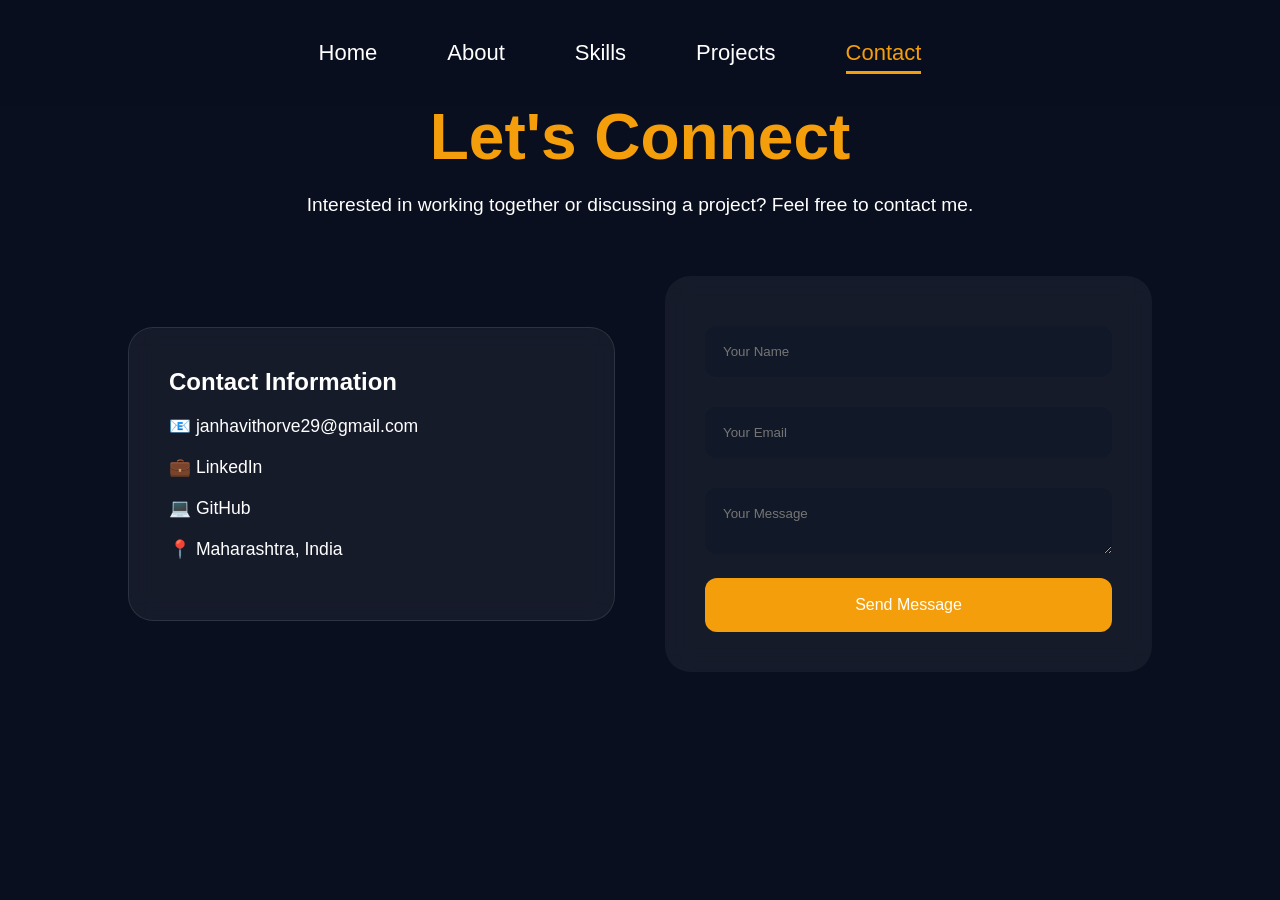
==== contact.html @ 216bae23 "Move HTML files to root" ====
<!DOCTYPE html>
<html>
<head>
<title>Contact</title>
<link rel="stylesheet" href="css/style.css">
</head>
<nav class="navigation">
    <a href="index.html" >Home</a>
    <a href="about.html">About</a>
    <a href="skills.html">Skills</a>
    <a href="projects.html">Projects</a>
    <a href="contact.html"class="active">Contact</a>

    <span class="indicator"></span>
</nav>
<body>
<section class="contact-section">
    <h1 class="contact-title">Let's Connect</h1>
    <p class="contact-subtitle">
        Interested in working together or discussing a project?
        Feel free to contact me.
    </p>
    <div class="contact-container">
        <div class="contact-info">
            <h2>Contact Information</h2>
            <p>📧 janhavithorve29@gmail.com</p>
            <p>💼 LinkedIn</p>
            <p>💻 GitHub</p>
            <p>📍 Maharashtra, India</p>
        </div>
        <form class="contact-form">
            <input type="text" placeholder="Your Name">
            <input type="email" placeholder="Your Email">
            <textarea placeholder="Your Message"></textarea>
            <button type="submit">
                Send Message
            </button>
        </form>
    </div>
</section>
</body>
</html>
---- css/style.css ----
*{
margin:0;
padding:0;
box-sizing:border-box;
font-family:Poppins,sans-serif;
}
body{
background:#0a0f1f;
color:white;
}
nav{
padding:20px;
text-align:center;
background:#111827;
}
nav a{
color:white;
margin:15px;
text-decoration:none;
}
.hero{
  height:100vh;
  background:
  linear-gradient(
    rgba(0,0,0,.5),
    rgba(0,0,0,.7)
  ),
  url("../images/profile.jpg");
  background-size:cover;
  background-position:center top;
  display:flex;
  background-repeat:no-repeat;
  align-items:center;
}
.hero-overlay{
  margin-left:8%;
  text-align:left;
  color:white;
  max-width:600px;
}
.hero-overlay h1{
  font-size: 1.5rem;
  text-transform: uppercase;
  letter-spacing: 3px;
  overflow: hidden;
  white-space: nowrap;
  border-right: 3px solid #f59e0b;
  width: 0;
  animation: typing 3s steps(25,end) forwards,
             blink 0.8s infinite;
}
@keyframes typing{
  from{width:0}
  to{width:100%}
}
@keyframes blink{
  50%{border-color:transparent}
}
.hero-overlay h2{
  font-size:4rem;
  margin-bottom:10px;
}
.hero-overlay p{
  font-size: 1.4rem;
  opacity: 0;
   margin-top:10px;
  margin-bottom:25px;
  animation: fadeUp 1s ease forwards;
  animation-delay: 2s;
}
@keyframes fadeUp{
  from{
    opacity:0;
    transform:translateY(30px);
  }
  to{
    opacity:1;
    transform:translateY(0);
  }
}
.hero-img{
width:100%;
height:100vh;
object-fit:cover;
}
.hero-text{
position:absolute;
top:50%;
left:10%;
transform:translateY(-50%);
}
.hero-text h1{
font-size:60px;
}
.btn{
  display:inline-block;
  padding:15px 30px;
  background:#f59e0b;
  color:white;
  text-decoration:none;
  border-radius:10px;
  animation: floatBtn 2s ease-in-out infinite;
}
.btn:hover{
  transform:translateY(-5px);
  box-shadow:0 10px 25px rgba(245,158,11,0.5);
}
@keyframes floatBtn{
  0%{transform:translateY(0);}
  50%{transform:translateY(-8px);}
  100%{transform:translateY(0);}
}
.about{
  min-height:100vh;
  display:flex;
  align-items:center;
  justify-content:center;
  gap:60px;
  padding:80px;
}
.about-img img{
    width:400px;
    max-width:100%;
    border-radius:25px;
    box-shadow:0 0 30px rgba(245,158,11,.3);
}
.about-img{
  animation: float 4s ease-in-out infinite;
}
@keyframes float{
  0%{
    transform:translateY(0);
  }
  50%{
    transform:translateY(-20px);
  }
  100%{
    transform:translateY(0);
  }
}
.about-content{
  max-width:600px;
  animation:slideRight 1.5s ease;
}
@keyframes slideRight{
  from{
    opacity:0;
    transform:translateX(100px);
  }
  to{
    opacity:1;
    transform:translateX(0);
  }
}
.about-content h1{
  font-size:4rem;
  color:#f59e0b;
  text-shadow:
  0 0 0px #f59e0b,
  0 0 2px #f59e0b;
}
.about-content span{
  color:#f59e0b;
  font-weight:bold;
}
.about-content p{
  line-height:1.8;
  font-size:1.2rem;
  animation:fadeIn 2s ease;
}
@keyframes fadeIn{
  from{
    opacity:0;
  }
  to{
    opacity:1;
  }
}
.about-content{
  background:rgba(255,255,255,.05);
  backdrop-filter:blur(12px);
  padding:40px;
  border-radius:25px;
  border:1px solid rgba(255,255,255,.1);
}
.projects{
    min-height:100vh;
    padding:100px 10%;
    background:#0a0f1f;
}
.project-container{
display:grid;
grid-template-columns:repeat(auto-fit,minmax(300px,1fr));
gap:20px;
padding:40px;
}
.project-card{
    background:rgba(255,255,255,.05);
    backdrop-filter:blur(12px);
    border-radius:25px;
    padding:30px;
    transition:.4s;
    border:1px solid rgba(255,255,255,.1);
    opacity:0;
    animation:cardUp .8s ease forwards;
}.project-card:nth-child(1){
    animation-delay: 0.2s;
}
.project-card:nth-child(2){
    animation-delay: 0.4s;
}
.project-card:nth-child(3){
    animation-delay: 0.6s;
}
.project-card:nth-child(4){
    animation-delay: 0.8s;
}
.project-card:nth-child(5){
    animation-delay: 1s;
}
.project-card:nth-child(6){
    animation-delay:1.2s;
}
.project-card:hover{
    border:1px solid #f59e0b;
    box-shadow:
    0 0 20px #f59e0b,
    0 0 40px rgba(245,158,11,.4);

}
.project-card:hover h2{
    color:white;
    transition:.3s;
}
.project-title{
    text-align:center;
    font-size:4rem;
    color:#f59e0b;
    margin-bottom:60px;
    animation:fadeDown 1s ease;
}
.project-grid{
    display:grid;
    grid-template-columns:
    repeat(auto-fit,minmax(320px,1fr));
    gap:40px;
}
@keyframes fadeDown{
    from{
        opacity:0;
        transform:translateY(-40px);
    }
    to{
        opacity:1;
        transform:translateY(0);
    }
}
.project-card span{
    display:block;
    color:#f59e0b;
    margin-bottom:15px;
    font-weight:600;
}
@keyframes cardUp{
    from{
        opacity:0;
        transform:translateY(50px);
    }
    to{
        opacity:1;
        transform:translateY(0);
    }
}
.card{
background:#111827;
padding:20px;
border-radius:20px;
transition:.3s;
}
.card:hover{
transform:translateY(-10px);
}

input,textarea{
width:100%;
padding:15px;
margin:10px 0;
background:#111827;
color:white;
border:none;
}
button{
padding:15px 30px;
background:#f59e0b;
border:none;
color:white;
cursor:pointer;
}
@media(max-width:768px){
 .hero-overlay{
    margin-left:20px;
    margin-right:20px;
  }
  .hero-overlay h1{
    font-size:2.2rem;
  }
  .hero-overlay h2{
    font-size:1.5rem;
  }
.about{
flex-direction:column;
}
@keyframes fadeUp{
from{
opacity:0;
transform:translateY(40px);
}
to{
opacity:1;
transform:translateY(0);
}
}
}
.card{
background:rgba(255,255,255,.08);
backdrop-filter:blur(12px);
border:1px solid rgba(255,255,255,.1);
border-radius:25px;
}
.socials{
position:fixed;
right:20px;
bottom:20px;
display:flex;
flex-direction:column;
gap:10px;
}
.skills-section{
    min-height:100vh;
    padding:100px 10%;
    background:#0a0f1f;
}
.skills-title{
    text-align:center;
    font-size:4rem;
    color:#f59e0b;
    margin-bottom:60px;
}
.skills-container{
    display:grid;
    grid-template-columns:
    repeat(auto-fit,minmax(350px,1fr));
    gap:30px;
}
.skill-card{
    background:rgba(255,255,255,.05);
    backdrop-filter:blur(12px);
    border-radius:20px;
    padding:25px;
    transition:.4s;
}
.skill-card:hover{
    transform:translateY(-10px);
    box-shadow:
    0 0 25px rgba(245,158,11,.5);
}
.bar{
    width:100%;
    height:12px;
    background:#1e293b;
    border-radius:20px;
    overflow:hidden;
}
.progress{
    height:100%;
    background:#f59e0b;
    border-radius:20px;
}
.python{
width:90%;
}
.html{
width:85%;
}
.css{
width:80%;
}
.js{
width:75%;
}
.iot{
width:85%;
}
.embedded{
width:80%;
}
.progress{
    animation:grow 2s ease;
}
@keyframes grow{
from{
width:0;
}
}
.contact-section{
    min-height:100vh;
    padding:100px 10%;
    background:#0a0f1f;
}
.contact-title{
    text-align:center;
    font-size:4rem;
    color:#f59e0b;
}
.contact-subtitle{
    text-align:center;
    margin:20px 0 60px;
    font-size:1.2rem;
}
.contact-container{
    display:grid;
    grid-template-columns:1fr 1fr;
    gap:50px;
    align-items:center;
}
.contact-info{
    background:rgba(255,255,255,.05);
    backdrop-filter:blur(12px);
    padding:40px;
    border-radius:25px;
    border:1px solid rgba(255,255,255,.1);
}
.contact-info p{
    margin:20px 0;
    font-size:1.1rem;
}
.contact-form{
    background:rgba(255,255,255,.05);
    backdrop-filter:blur(12px);
    padding:40px;
    border-radius:25px;
}
.contact-form input,
.contact-form textarea{
    width:100%;
    padding:18px;
    margin-bottom:20px;
    border:none;
    border-radius:12px;
    background:#111827;
    color:white;
}
.contact-form button{
    width:100%;
    padding:18px;
    border:none;
    border-radius:12px;
    background:#f59e0b;
    color:white;
    font-size:1rem;
    cursor:pointer;
    transition:.3s;
}
.contact-form button:hover{
    transform:translateY(-5px);
    box-shadow:0 0 25px rgba(245,158,11,.5);
}
.contact-info{
    animation:slideLeft 1s ease;
}
.contact-form{
    animation:slideRight 1s ease;
}
@keyframes slideLeft{
    from{
        opacity:0;
        transform:translateX(-80px);
    }
    to{
        opacity:1;
        transform:translateX(0);
    }
}
@keyframes slideRight{
    from{
        opacity:0;
        transform:translateX(80px);
    }
    to{
        opacity:1;
        transform:translateX(0);
    }
}
@media(max-width:768px){
.contact-container{
    grid-template-columns:1fr;
}
.contact-title{
    font-size:2.5rem;
}
}
/* NAVBAR */
nav{
    position:fixed;
    top:0;
    width:100%;
    display:flex;
    justify-content:center;
    gap:40px;
    padding:25px 0;

    background:rgba(10,15,31,0.85);
    backdrop-filter:blur(12px);

    z-index:1000;

    animation:slideDown 1s ease;
}

/* LINKS */
nav a{
    color:white;
    text-decoration:none;
    font-size:22px;
    font-weight:500;

    position:relative;

    transition:0.3s;
}

/* UNDERLINE EFFECT */
nav a::after{
    content:"";
    position:absolute;
    left:0;
    bottom:-8px;

    width:0;
    height:3px;

    background:#f59e0b;

    transition:0.4s;
}

nav a:hover::after{
    width:100%;
}

/* HOVER EFFECT */
nav a:hover{
    color:#f59e0b;
    transform:translateY(-3px);
}

/* NAVBAR ANIMATION */
@keyframes slideDown{

    from{
        opacity:0;
        transform:translateY(-80px);
    }

    to{
        opacity:1;
        transform:translateY(0);
    }
}
.active{
    color:#f59e0b;
}

.active::after{
    width:100%;
}
nav a:hover{
    color:#f59e0b;

    text-shadow:
    0 0 10px #f59e0b,
    0 0 20px #f59e0b;
}
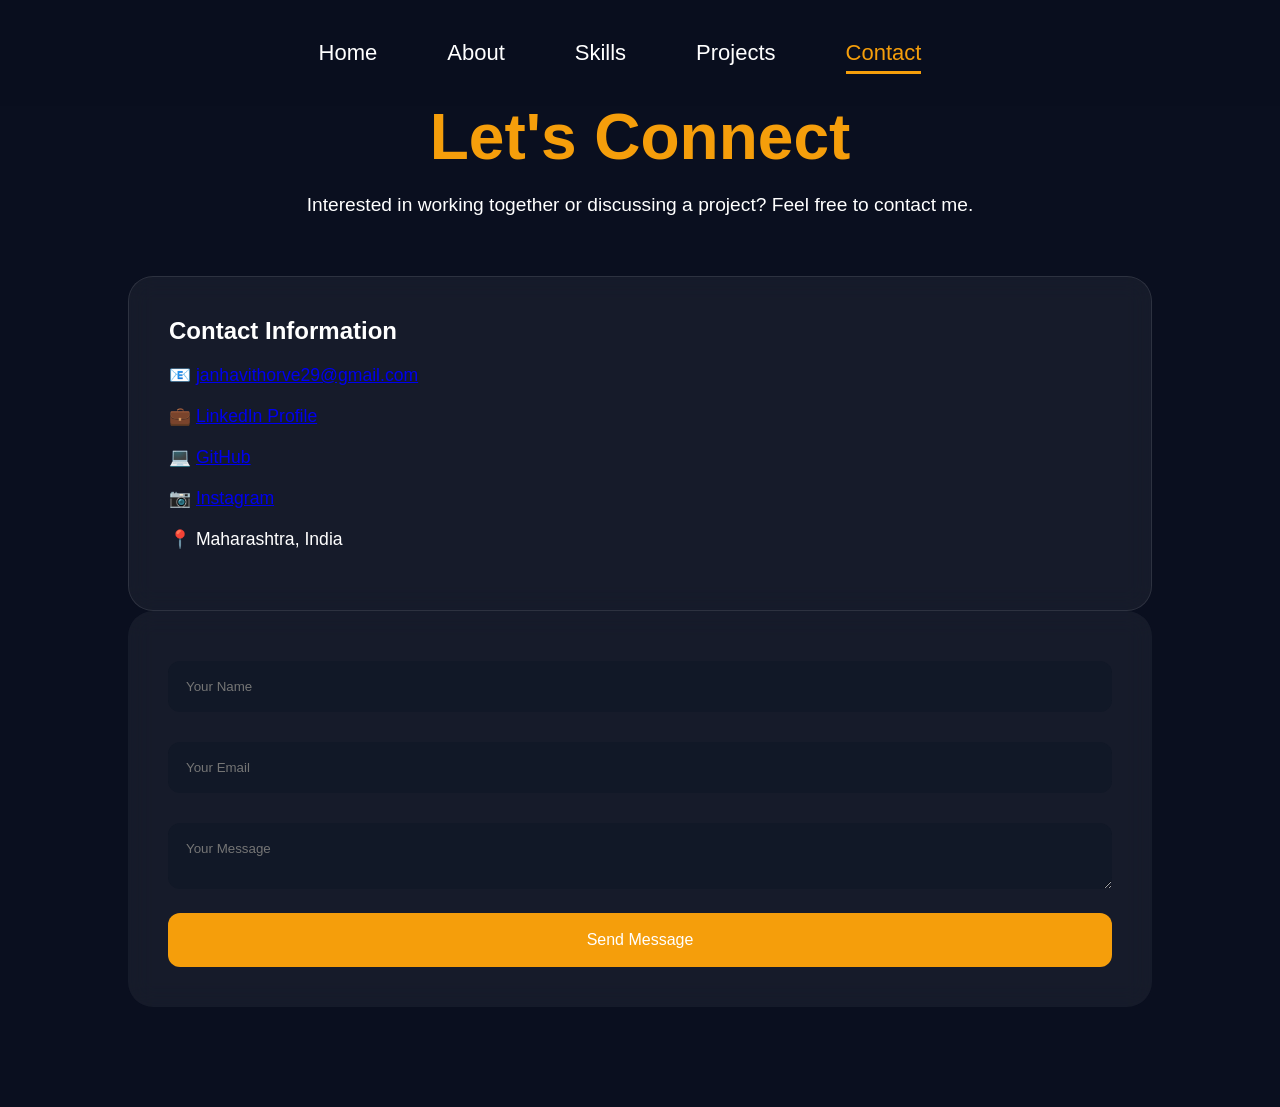
==== commit 86e90460: "contact add" ====
--- a/contact.html
+++ b/contact.html
@@ -20,14 +20,38 @@
         Interested in working together or discussing a project?
         Feel free to contact me.
     </p>
-    <div class="contact-container">
-        <div class="contact-info">
-            <h2>Contact Information</h2>
-            <p>📧 janhavithorve29@gmail.com</p>
-            <p>💼 LinkedIn</p>
-            <p>💻 GitHub</p>
-            <p>📍 Maharashtra, India</p>
-        </div>
+    <div class="contact-info">
+    <h2>Contact Information</h2>
+
+    <p>
+        📧 <a href="mailto:janhavithorve29@gmail.com">
+        janhavithorve29@gmail.com
+        </a>
+    </p>
+
+    <p>
+        💼 <a href="https://www.linkedin.com/in/janhavi-thorve-47125b409"
+        target="_blank">
+        LinkedIn Profile
+        </a>
+    </p>
+
+    <p>
+        💻 <a href="https://github.com/janhav-i2006"
+        target="_blank">
+        GitHub
+        </a>
+    </p>
+
+    <p>
+        📷 <a href="https://www.instagram.com/SIMPLE4_121/"
+        target="_blank">
+        Instagram
+        </a>
+    </p>
+
+    <p>📍 Maharashtra, India</p>
+</div>
         <form class="contact-form">
             <input type="text" placeholder="Your Name">
             <input type="email" placeholder="Your Email">
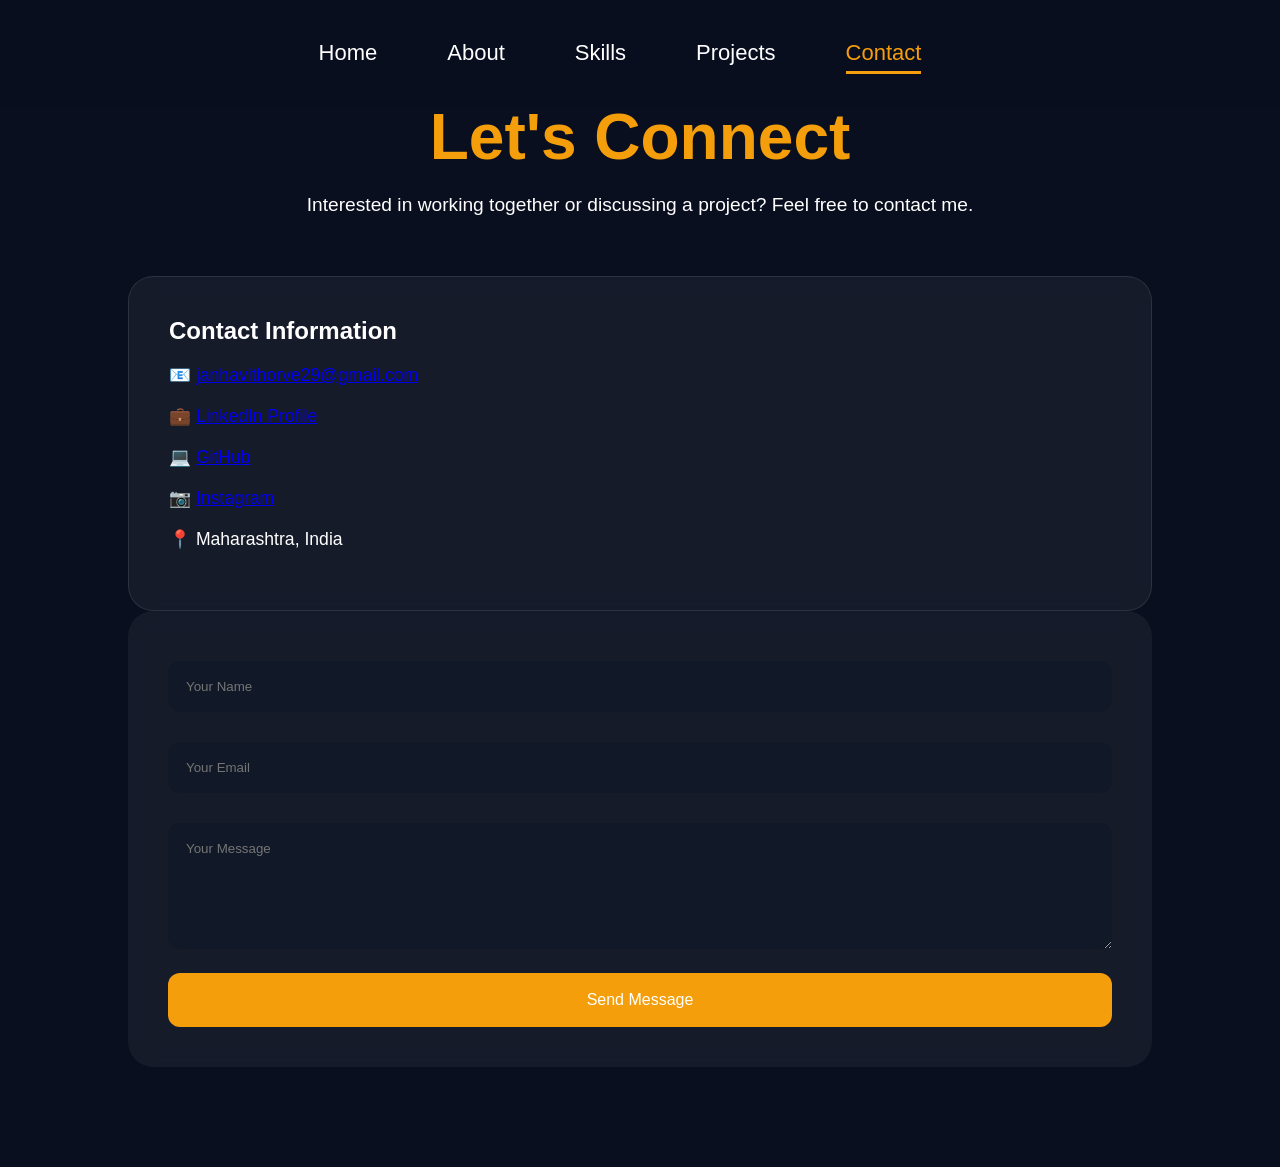
==== commit 766b76a2: "contact." ====
--- a/contact.html
+++ b/contact.html
@@ -1,66 +1,113 @@
 <!DOCTYPE html>
-<html>
+<html lang="en">
 <head>
-<title>Contact</title>
-<link rel="stylesheet" href="css/style.css">
+    <meta charset="UTF-8">
+    <meta name="viewport" content="width=device-width, initial-scale=1.0">
+    <title>Contact | Janhavi Thorve</title>
+
+    <link rel="stylesheet" href="css/style.css">
 </head>
-<nav class="navigation">
-    <a href="index.html" >Home</a>
-    <a href="about.html">About</a>
-    <a href="skills.html">Skills</a>
-    <a href="projects.html">Projects</a>
-    <a href="contact.html"class="active">Contact</a>
 
-    <span class="indicator"></span>
-</nav>
 <body>
-<section class="contact-section">
-    <h1 class="contact-title">Let's Connect</h1>
-    <p class="contact-subtitle">
-        Interested in working together or discussing a project?
-        Feel free to contact me.
-    </p>
-    <div class="contact-info">
-    <h2>Contact Information</h2>
 
-    <p>
-        📧 <a href="mailto:janhavithorve29@gmail.com">
-        janhavithorve29@gmail.com
-        </a>
-    </p>
+    <!-- Navigation -->
+    <nav class="navigation">
+        <a href="index.html">Home</a>
+        <a href="about.html">About</a>
+        <a href="skills.html">Skills</a>
+        <a href="projects.html">Projects</a>
+        <a href="contact.html" class="active">Contact</a>
 
-    <p>
-        💼 <a href="https://www.linkedin.com/in/janhavi-thorve-47125b409"
-        target="_blank">
-        LinkedIn Profile
-        </a>
-    </p>
+        <span class="indicator"></span>
+    </nav>
 
-    <p>
-        💻 <a href="https://github.com/janhav-i2006"
-        target="_blank">
-        GitHub
-        </a>
-    </p>
+    <!-- Contact Section -->
+    <section class="contact-section">
 
-    <p>
-        📷 <a href="https://www.instagram.com/SIMPLE4_121/"
-        target="_blank">
-        Instagram
-        </a>
-    </p>
+        <h1 class="contact-title">Let's Connect</h1>
 
-    <p>📍 Maharashtra, India</p>
-</div>
-        <form class="contact-form">
-            <input type="text" placeholder="Your Name">
-            <input type="email" placeholder="Your Email">
-            <textarea placeholder="Your Message"></textarea>
+        <p class="contact-subtitle">
+            Interested in working together or discussing a project?
+            Feel free to contact me.
+        </p>
+
+        <!-- Contact Information -->
+        <div class="contact-info">
+
+            <h2>Contact Information</h2>
+
+            <p>
+                📧
+                <a href="mailto:janhavithorve29@gmail.com">
+                    janhavithorve29@gmail.com
+                </a>
+            </p>
+
+            <p>
+                💼
+                <a href="https://www.linkedin.com/in/janhavi-thorve-47125b409"
+                   target="_blank">
+                    LinkedIn Profile
+                </a>
+            </p>
+
+            <p>
+                💻
+                <a href="https://github.com/janhav-i2006"
+                   target="_blank">
+                    GitHub
+                </a>
+            </p>
+
+            <p>
+                📷
+                <a href="https://www.instagram.com/SIMPLE4_121/"
+                   target="_blank">
+                    Instagram
+                </a>
+            </p>
+
+            <p>📍 Maharashtra, India</p>
+
+        </div>
+
+        <!-- Contact Form -->
+        <form class="contact-form"
+              action="https://formsubmit.co/janhavithorve29@gmail.com"
+              method="POST">
+
+            <input type="text"
+                   name="name"
+                   placeholder="Your Name"
+                   required>
+
+            <input type="email"
+                   name="email"
+                   placeholder="Your Email"
+                   required>
+
+            <textarea name="message"
+                      rows="6"
+                      placeholder="Your Message"
+                      required></textarea>
+
+            <!-- FormSubmit Settings -->
+            <input type="hidden" name="_captcha" value="false">
+
+            <input type="hidden"
+                   name="_subject"
+                   value="New Portfolio Contact Message">
+
             <button type="submit">
                 Send Message
             </button>
+<input type="hidden" name="_captcha" value="false">
+
+<input type="hidden" name="_next"
+       value="http://127.0.0.1:5500/thankyou.html">
         </form>
-    </div>
-</section>
+
+    </section>
+
 </body>
 </html>
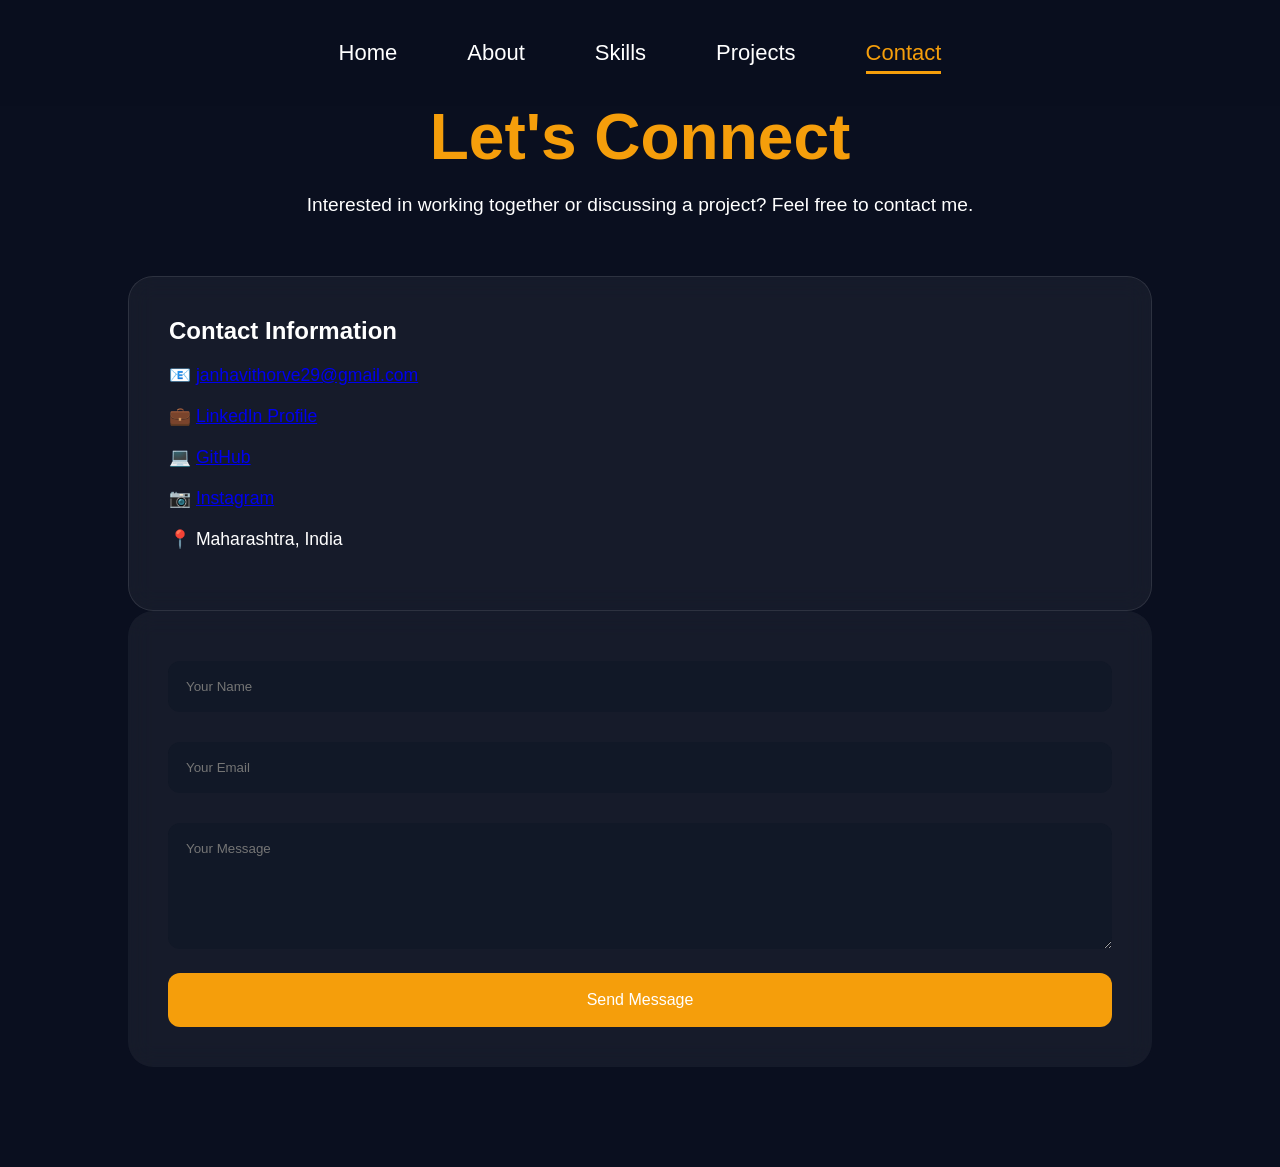
==== commit 78a58ee1: "update resume" ====
--- a/contact.html
+++ b/contact.html
@@ -7,21 +7,16 @@
 
     <link rel="stylesheet" href="css/style.css">
 </head>
-
 <body>
 
-    <!-- Navigation -->
     <nav class="navigation">
         <a href="index.html">Home</a>
         <a href="about.html">About</a>
         <a href="skills.html">Skills</a>
         <a href="projects.html">Projects</a>
         <a href="contact.html" class="active">Contact</a>
-
-        <span class="indicator"></span>
     </nav>
 
-    <!-- Contact Section -->
     <section class="contact-section">
 
         <h1 class="contact-title">Let's Connect</h1>
@@ -31,83 +26,38 @@
             Feel free to contact me.
         </p>
 
-        <!-- Contact Information -->
         <div class="contact-info">
-
             <h2>Contact Information</h2>
 
-            <p>
-                📧
-                <a href="mailto:janhavithorve29@gmail.com">
-                    janhavithorve29@gmail.com
-                </a>
-            </p>
+            <p>📧 <a href="mailto:janhavithorve29@gmail.com">janhavithorve29@gmail.com</a></p>
 
-            <p>
-                💼
-                <a href="https://www.linkedin.com/in/janhavi-thorve-47125b409"
-                   target="_blank">
-                    LinkedIn Profile
-                </a>
-            </p>
+            <p>💼 <a href="https://www.linkedin.com/in/janhavi-thorve-47125b409" target="_blank">LinkedIn Profile</a></p>
 
-            <p>
-                💻
-                <a href="https://github.com/janhav-i2006"
-                   target="_blank">
-                    GitHub
-                </a>
-            </p>
+            <p>💻 <a href="https://github.com/janhav-i2006" target="_blank">GitHub</a></p>
 
-            <p>
-                📷
-                <a href="https://www.instagram.com/SIMPLE4_121/"
-                   target="_blank">
-                    Instagram
-                </a>
-            </p>
+            <p>📷 <a href="https://www.instagram.com/SIMPLE4_121/" target="_blank">Instagram</a></p>
 
             <p>📍 Maharashtra, India</p>
-
         </div>
 
-        <!-- Contact Form -->
-        <form class="contact-form"
-              action="https://formsubmit.co/janhavithorve29@gmail.com"
-              method="POST">
+        <form id="contactForm" class="contact-form">
+            <input type="text" placeholder="Your Name" required>
 
-            <input type="text"
-                   name="name"
-                   placeholder="Your Name"
-                   required>
+            <input type="email" placeholder="Your Email" required>
 
-            <input type="email"
-                   name="email"
-                   placeholder="Your Email"
-                   required>
+            <textarea rows="6" placeholder="Your Message" required></textarea>
 
-            <textarea name="message"
-                      rows="6"
-                      placeholder="Your Message"
-                      required></textarea>
+            <button type="submit">Send Message</button>
+        </form>
 
-            <!-- FormSubmit Settings -->
-            <input type="hidden" name="_captcha" value="false">
-
-            <input type="hidden"
-                   name="_subject"
-                   value="New Portfolio Contact Message">
-
-            <button type="submit">
-                Send Message
-            </button>
-<input type="hidden" name="_captcha" value="false">
-
-<input type="hidden" name="_next"
-       value="http://127.0.0.1:5500/thankyou.html">
-        </form>
+        <div id="successCard" class="success-card">
+            <h2>🎉 Thank You!</h2>
+            <p>Your message has been sent successfully.</p>
+        </div>
 
     </section>
 
+    <script src="js/script.js"></script>
+
 </body>
 </html>
--- a/css/style.css
+++ b/css/style.css
@@ -581,5 +581,19 @@
     0 0 10px #f59e0b,
     0 0 20px #f59e0b;
 }
-
-
+.success-card{
+    display: none;
+    max-width: 450px;
+    margin: 20px auto;
+    padding: 20px;
+    background: white;
+    border-radius: 15px;
+    box-shadow: 0 5px 15px rgba(0,0,0,0.2);
+    text-align: center;
+}
+
+.success-card h2{
+    color: green;
+    margin-bottom: 10px;
+}
+
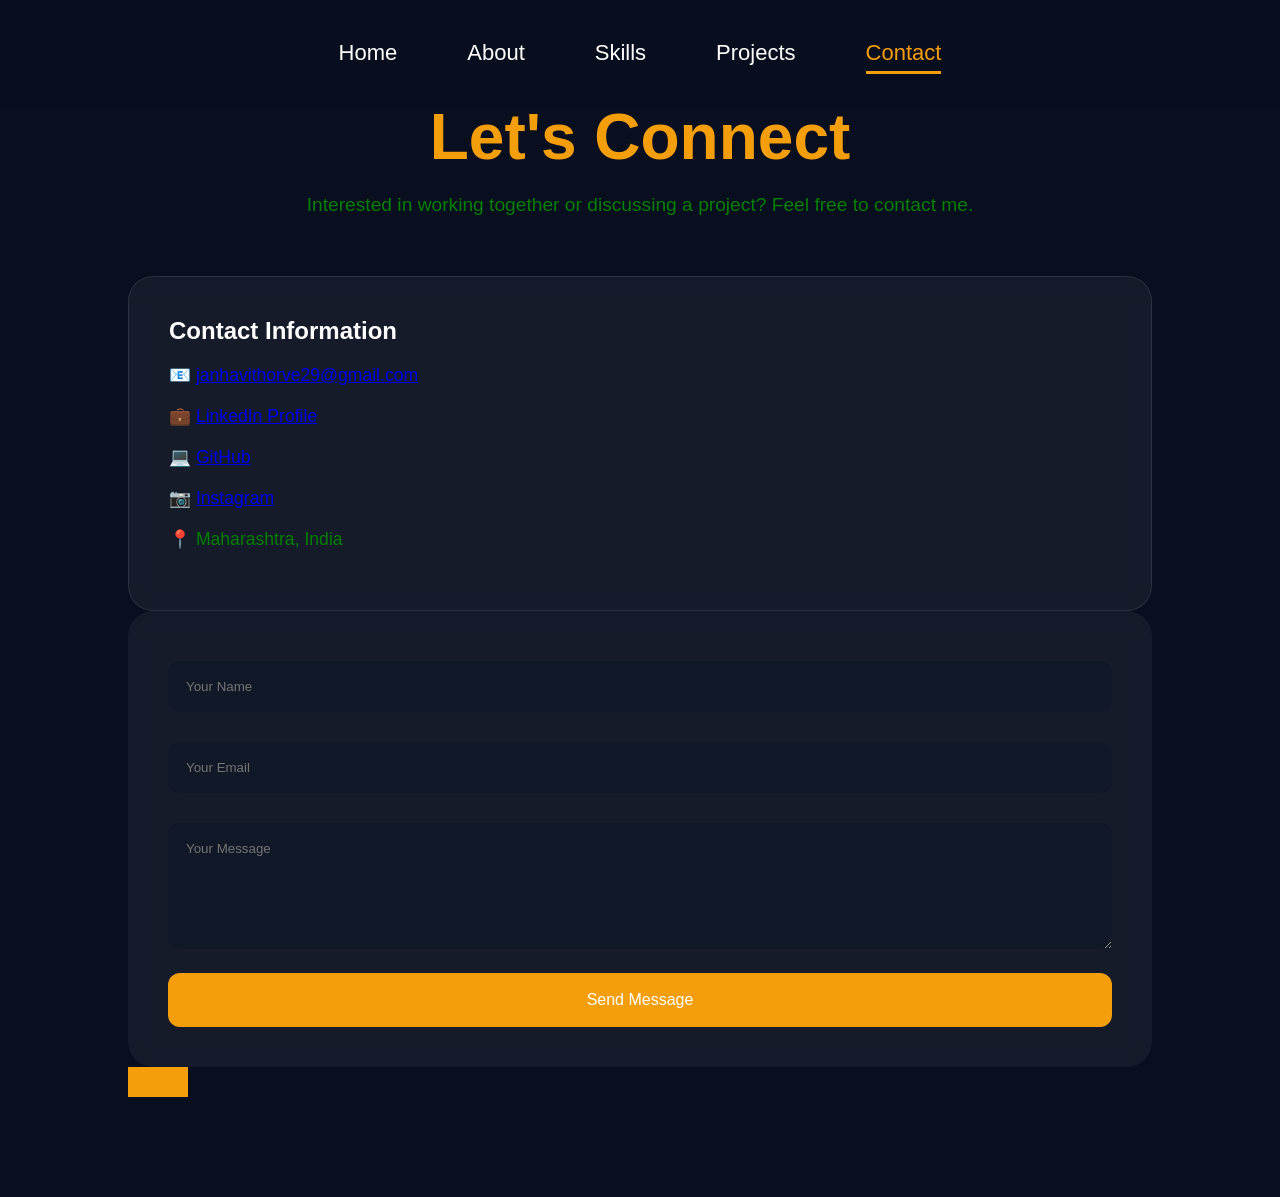
==== commit 2fc3a237: "add button" ====
--- a/contact.html
+++ b/contact.html
@@ -49,12 +49,12 @@
 
             <button type="submit">Send Message</button>
         </form>
-
+<button onclick="goHome()">
         <div id="successCard" class="success-card">
             <h2>🎉 Thank You!</h2>
             <p>Your message has been sent successfully.</p>
         </div>
-
+</button>
     </section>
 
     <script src="js/script.js"></script>
--- a/css/style.css
+++ b/css/style.css
@@ -592,7 +592,7 @@
     text-align: center;
 }
 
-.success-card h2{
+.success-card h2 ,p{
     color: green;
     margin-bottom: 10px;
 }
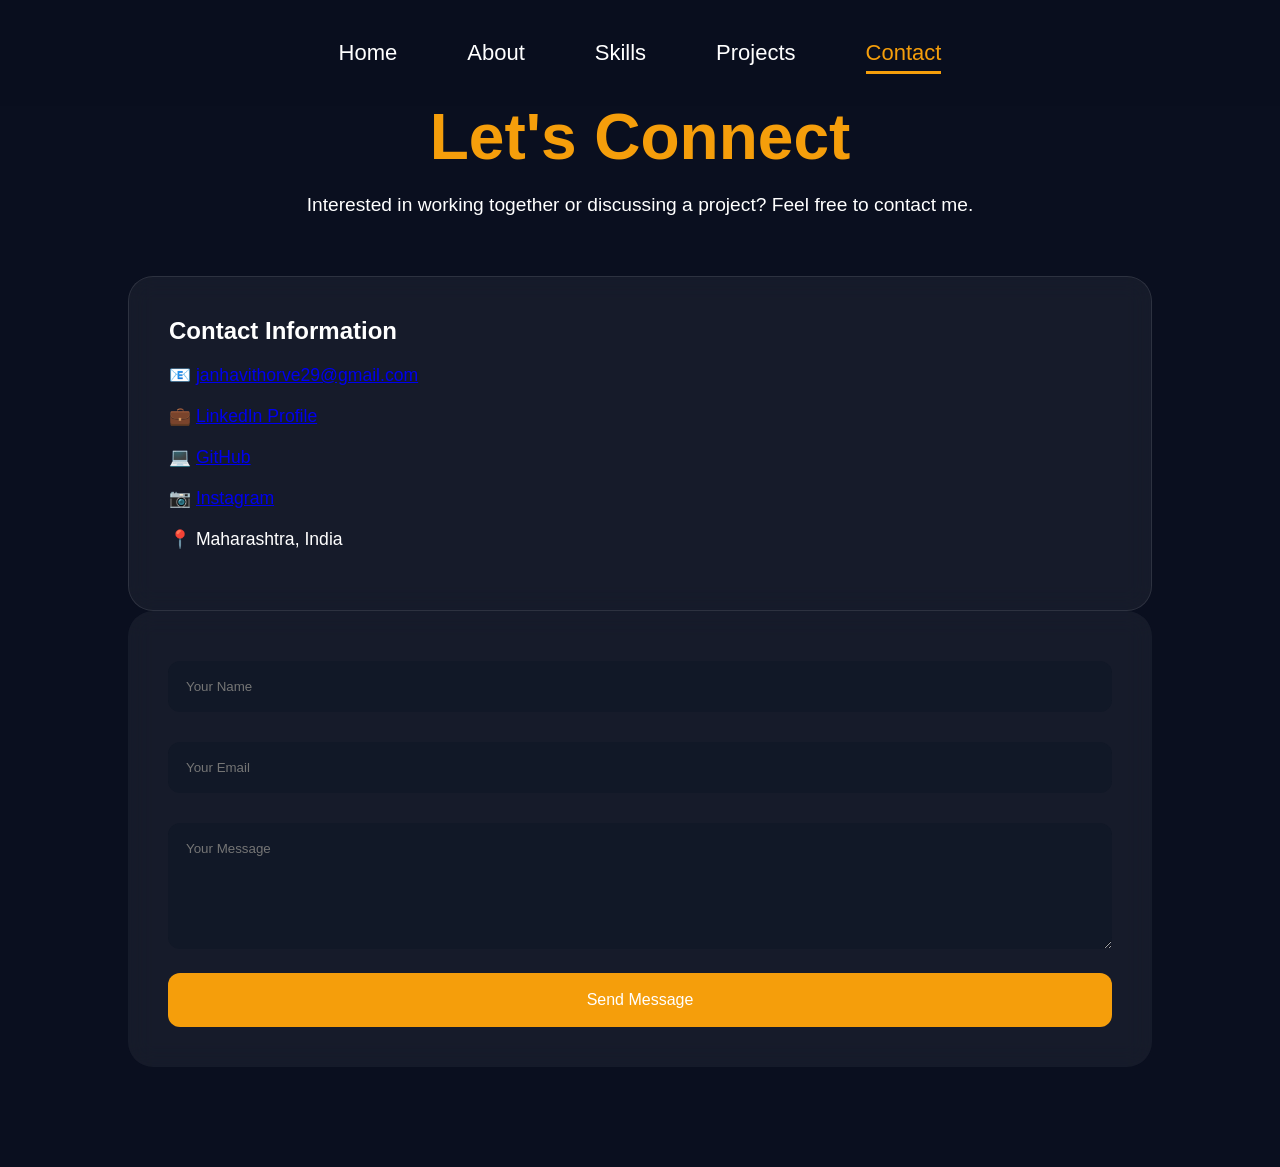
==== commit 18a07cc6: "card" ====
--- a/contact.html
+++ b/contact.html
@@ -49,12 +49,12 @@
 
             <button type="submit">Send Message</button>
         </form>
-<button onclick="goHome()">
-        <div id="successCard" class="success-card">
-            <h2>🎉 Thank You!</h2>
-            <p>Your message has been sent successfully.</p>
-        </div>
-</button>
+<div id="successCard" class="success-card">
+    <h2>🎉 Thank You!</h2>
+    <p>Your message has been sent successfully.</p>
+
+    <a href="index.html" class="home-btn">🏠 Back to Home</a>
+</div>
     </section>
 
     <script src="js/script.js"></script>
--- a/css/style.css
+++ b/css/style.css
@@ -581,19 +581,42 @@
     0 0 10px #f59e0b,
     0 0 20px #f59e0b;
 }
-.success-card{
-    display: none;
-    max-width: 450px;
-    margin: 20px auto;
-    padding: 20px;
-    background: white;
+.success-card {
+    display: none; /* Hidden initially */
+
+    position: fixed;
+    top: 50%;
+    left: 50%;
+
+    transform: translate(-50%, -50%);
+
+    background: #fff;
+    padding: 30px;
     border-radius: 15px;
-    box-shadow: 0 5px 15px rgba(0,0,0,0.2);
+
     text-align: center;
-}
-
-.success-card h2 ,p{
+    box-shadow: 0 10px 30px rgba(0,0,0,0.3);
+
+    z-index: 9999;
+}
+
+.success-card h2 {
     color: green;
     margin-bottom: 10px;
 }
 
+.home-btn {
+    display: inline-block;
+    margin-top: 15px;
+    padding: 10px 20px;
+    background: orange;
+    color: white;
+    text-decoration: none;
+    border-radius: 8px;
+}
+.success-card p {
+    color: #333;
+    font-size: 16px;
+    margin: 10px 0;
+}
+
